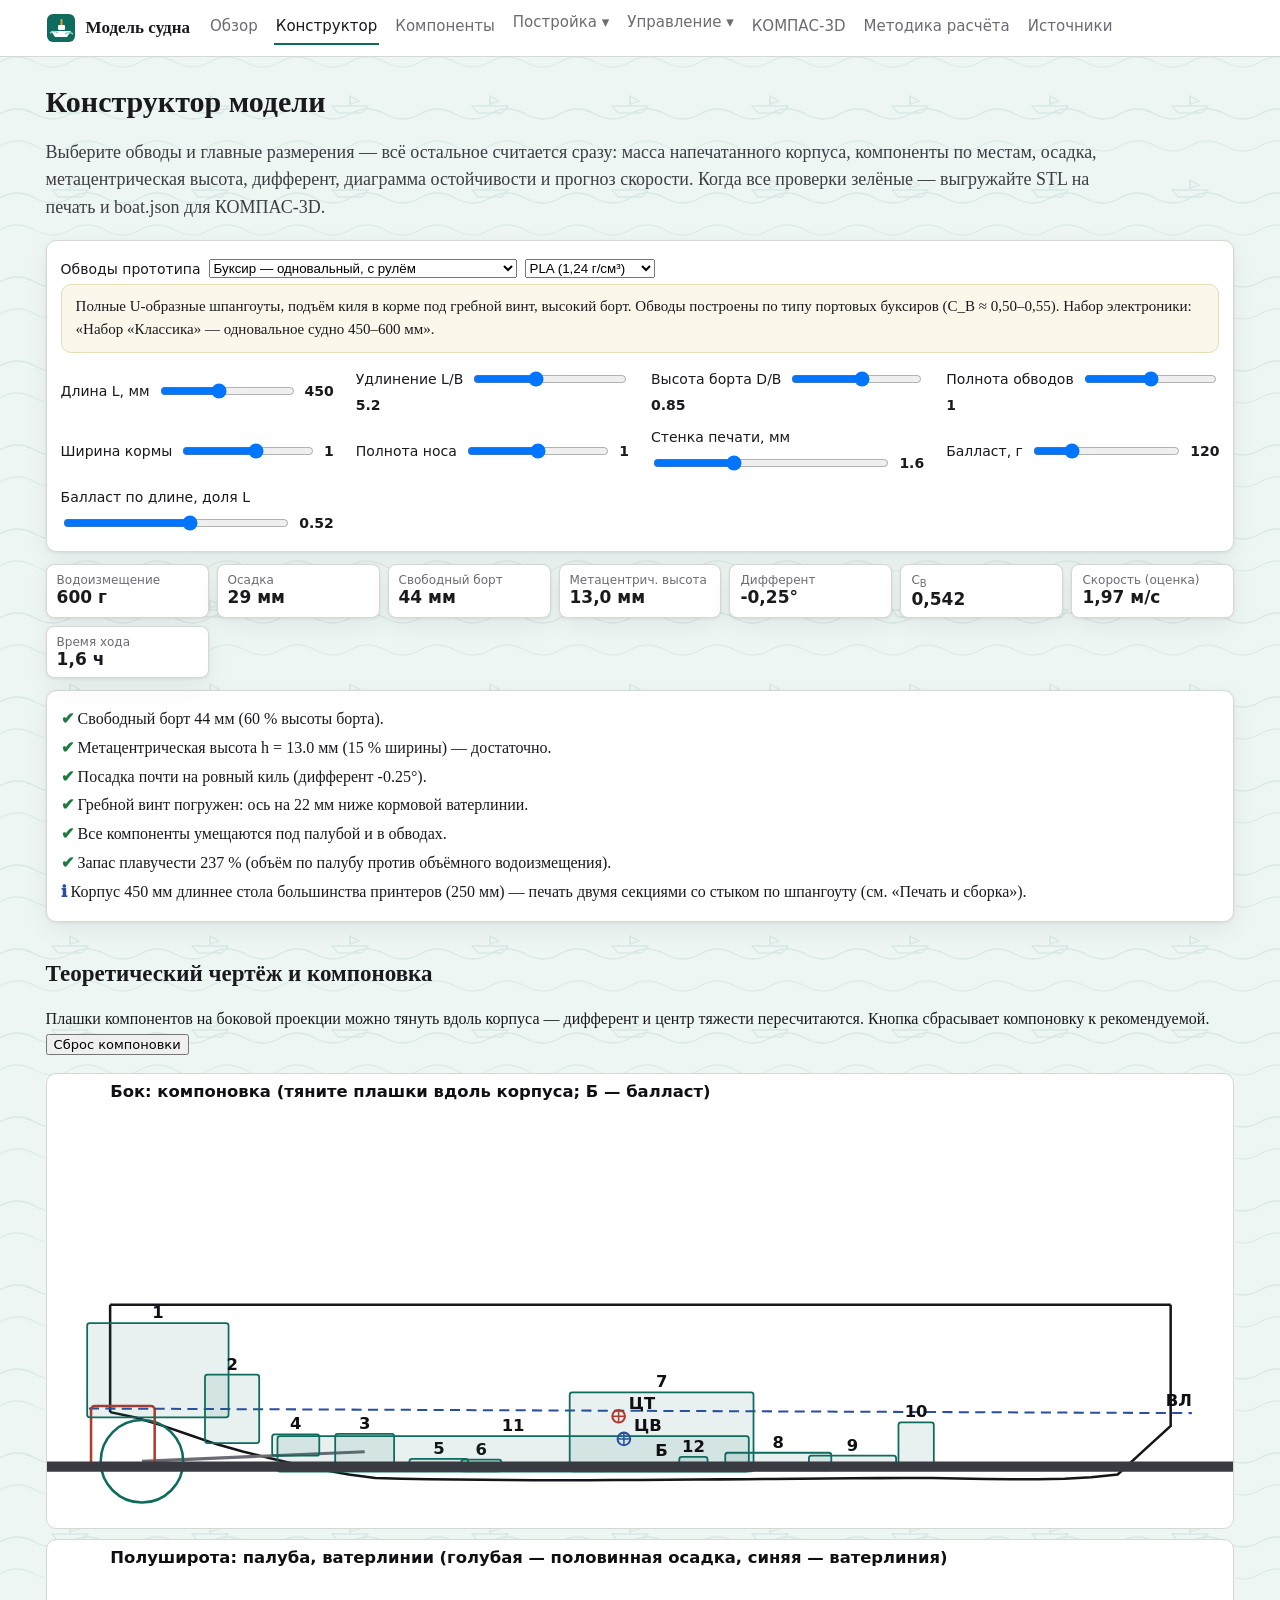
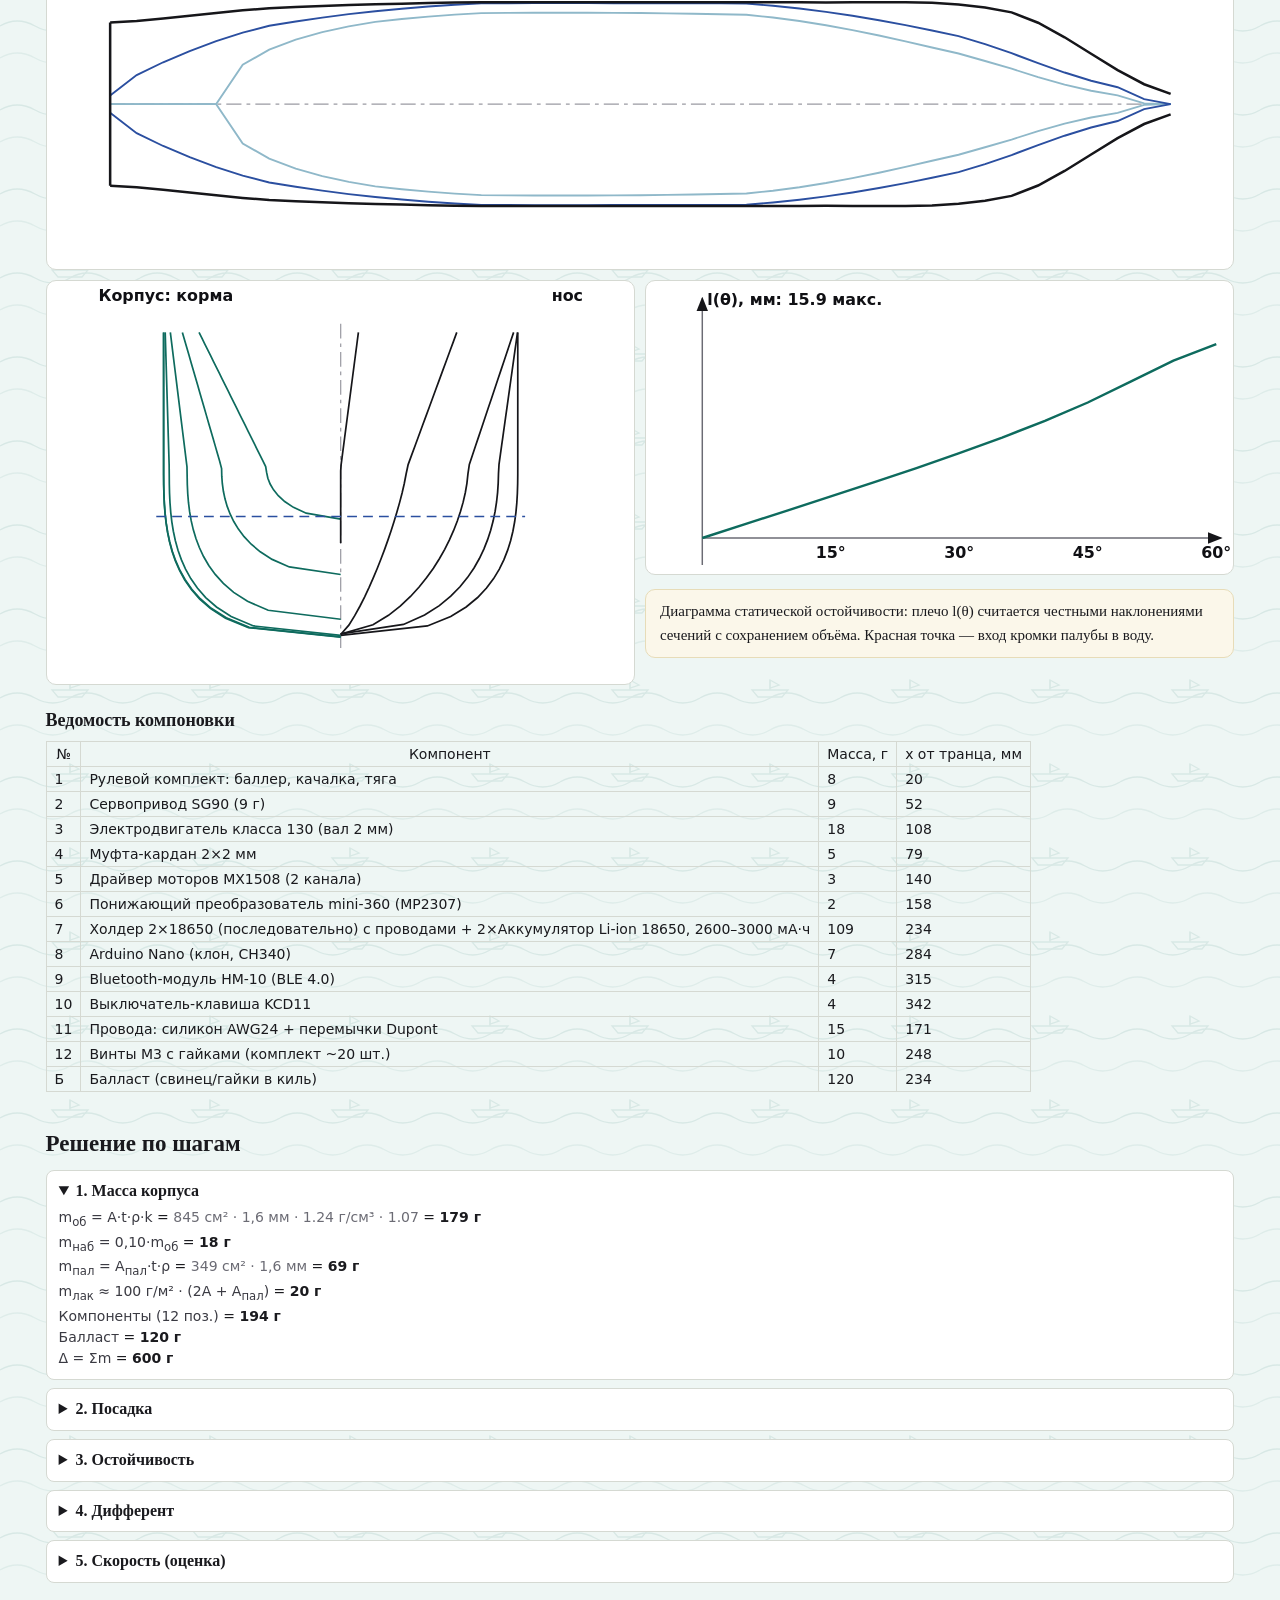
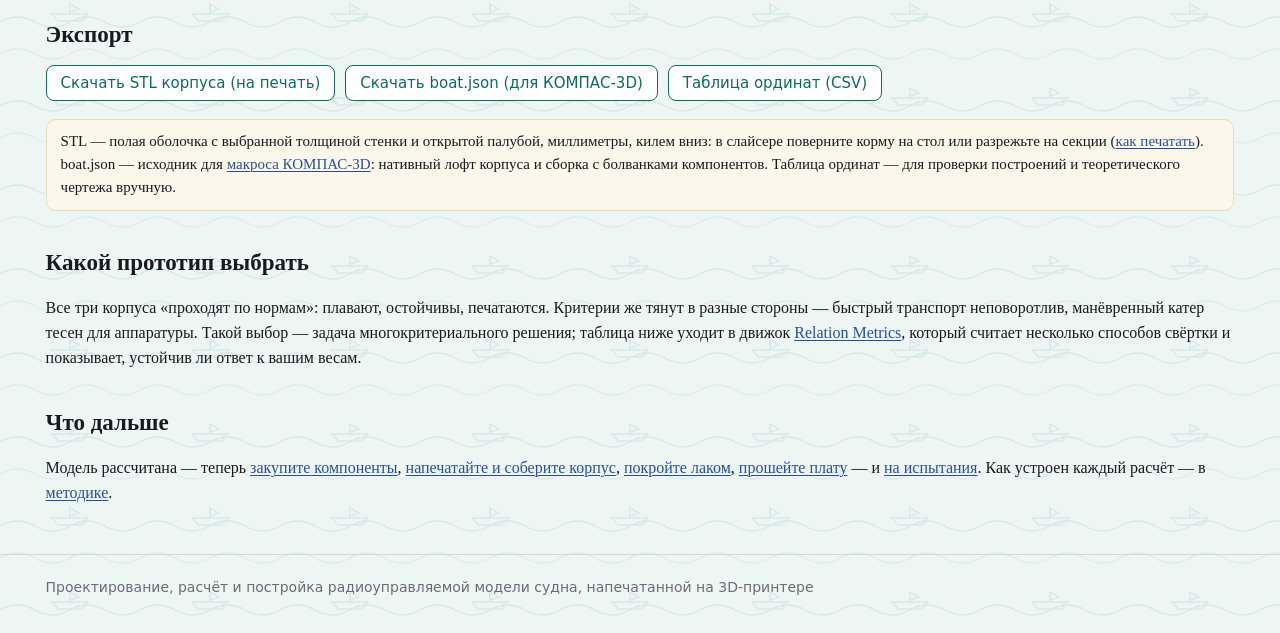
==== site/designer.html @ 3100afb8 "Модель судна для 3D-печати: конструктор, обводы Серии 60/Athena, STL/КОМПАС, Arduino BLE Полный сайт" ====
<!doctype html>
<html lang="ru">
<head>
<meta charset="utf-8">
<meta name="viewport" content="width=device-width, initial-scale=1">
<title>Конструктор модели судна — обводы, расчёт, компоновка, экспорт</title>
<meta name="description" content="Живой конструктор радиоуправляемой модели судна для 3D-печати: выбор обводов, честная гидростатика, компоновка компонентов, остойчивость, прогноз скорости, экспорт STL и данных для КОМПАС-3D.">
<link rel="stylesheet" href="assets/style.css">
<style>
  .cells { display: grid; grid-template-columns: repeat(auto-fit, minmax(150px, 1fr)); gap: 8px; margin: 12px 0; }
  .cellbox { background: var(--paper); border: 1px solid var(--line); border-radius: 8px; padding: 8px 10px; box-shadow: var(--shadow); }
  .cellbox .k { font: 12px system-ui; color: var(--muted); }
  .cellbox .v { font: 700 17px system-ui; }
  .ctrl { background: var(--paper); border: 1px solid var(--line); border-radius: 10px; padding: 12px 14px; box-shadow: var(--shadow); margin: 10px 0; }
  .ctrl label { display: flex; align-items: center; gap: 8px; margin: 6px 0; font: 14px system-ui; flex-wrap: wrap; }
  .ctrl input[type=range] { flex: 1; min-width: 130px; }
  .ctrl .grp { display: grid; grid-template-columns: repeat(auto-fit, minmax(250px, 1fr)); gap: 4px 22px; }
  .btns button { font: 15px system-ui; padding: 8px 14px; margin: 4px 6px 4px 0; border: 1px solid var(--accent); background: var(--paper); color: var(--accent); border-radius: 8px; cursor: pointer; }
  .btns button:hover { background: var(--accent); color: #fff; }
  #steps details { background: var(--paper); border: 1px solid var(--line); border-radius: 8px; padding: 8px 12px; margin: 8px 0; }
  #legend table td, #legend table th { border: 1px solid var(--line); padding: 4px 8px; font: 14px system-ui; }
</style>
</head>
<body>
<script src="assets/shell.js"></script>
<script src="assets/site.js" data-root="./" data-page="designer"></script>
<main class="wrap">
  <h1>Конструктор модели</h1>
  <p class="lead">Выберите обводы и главные размерения — всё остальное считается
  сразу: масса напечатанного корпуса, компоненты по местам, осадка,
  метацентрическая высота, дифферент, диаграмма остойчивости и прогноз
  скорости. Когда все проверки зелёные — выгружайте STL на печать и
  boat.json для КОМПАС-3D.</p>

  <div class="ctrl">
    <label>Обводы прототипа
      <select id="proto">
        <option value="tug">Буксир — одновальный, с рулём</option>
        <option value="launch">Катер R/V Athena — двухвальный, без руля</option>
        <option value="cargo">Транспорт Серии 60 — одновальный, с рулём</option>
      </select>
      <select id="mat">
        <option value="pla">PLA (1,24 г/см³)</option>
        <option value="petg">PETG (1,27 г/см³)</option>
      </select>
    </label>
    <p class="note" id="protoAbout" style="margin:4px 0 10px"></p>
    <div class="grp">
      <label>Длина L, мм <input type="range" id="L" min="300" max="650" step="10"><b id="L_v"></b></label>
      <label>Удлинение L/B <input type="range" id="LB" min="4" max="7" step="0.1"><b id="LB_v"></b></label>
      <label>Высота борта D/B <input type="range" id="DB" min="0.55" max="1.1" step="0.01"><b id="DB_v"></b></label>
      <label>Полнота обводов <input type="range" id="full" min="0.7" max="1.3" step="0.05"><b id="full_v"></b></label>
      <label>Ширина кормы <input type="range" id="transom" min="0.6" max="1.3" step="0.05"><b id="transom_v"></b></label>
      <label>Полнота носа <input type="range" id="bow" min="0.7" max="1.3" step="0.05"><b id="bow_v"></b></label>
      <label>Стенка печати, мм <input type="range" id="wall" min="1.2" max="2.4" step="0.2"><b id="wall_v"></b></label>
      <label>Балласт, г <input type="range" id="ballast" min="0" max="500" step="10"><b id="ballast_v"></b></label>
      <label>Балласт по длине, доля L <input type="range" id="ballastFx" min="0.15" max="0.8" step="0.01"><b id="ballastFx_v"></b></label>
    </div>
  </div>

  <div id="live" class="cells"></div>
  <div class="ctrl" id="checks"></div>

  <h2>Теоретический чертёж и компоновка</h2>
  <p>Плашки компонентов на боковой проекции можно тянуть вдоль корпуса —
  дифферент и центр тяжести пересчитаются. Кнопка сбрасывает компоновку
  к рекомендуемой. <button id="reset" style="font:13px system-ui">Сброс компоновки</button></p>
  <div id="side"></div>
  <div id="plan" style="margin-top:10px"></div>
  <div style="display:grid;grid-template-columns:repeat(auto-fit,minmax(320px,1fr));gap:10px;margin-top:10px">
    <div><div id="bodyplan"></div></div>
    <div><div id="gzplot"></div>
      <p class="note">Диаграмма статической остойчивости: плечо l(θ) считается
      честными наклонениями сечений с сохранением объёма. Красная точка —
      вход кромки палубы в воду.</p></div>
  </div>
  <h3>Ведомость компоновки</h3>
  <div id="legend"></div>

  <h2>Решение по шагам</h2>
  <div id="steps"></div>

  <h2>Экспорт</h2>
  <div class="btns">
    <button id="exp_stl">Скачать STL корпуса (на печать)</button>
    <button id="exp_json">Скачать boat.json (для КОМПАС-3D)</button>
    <button id="exp_csv">Таблица ординат (CSV)</button>
  </div>
  <p class="note">STL — полая оболочка с выбранной толщиной стенки и открытой
  палубой, миллиметры, килем вниз: в слайсере поверните корму на стол или
  разрежьте на секции (<a href="build">как печатать</a>). boat.json — исходник
  для <a href="kompas">макроса КОМПАС-3D</a>: нативный лофт корпуса и сборка с
  болванками компонентов. Таблица ординат — для проверки построений
  и теоретического чертежа вручную.</p>

  <h2>Какой прототип выбрать</h2>
  <p>Все три корпуса «проходят по нормам»: плавают, остойчивы, печатаются.
  Критерии же тянут в разные стороны — быстрый транспорт неповоротлив,
  манёвренный катер тесен для аппаратуры. Такой выбор — задача
  многокритериального решения; таблица ниже уходит в движок
  <a href="https://shadeswd.duckdns.org/relmet/">Relation Metrics</a>,
  который считает несколько способов свёртки и показывает, устойчив ли
  ответ к вашим весам.</p>
  <div class="relmet-choice">
    <script type="application/json">{"title": "Обводы прототипа для первой модели", "intro": "Числовые значения скорости и метацентрической высоты взяты из этого конструктора при настройках по умолчанию (450 мм, набор согласно прототипу); качественные оценки — инженерные, по шкале 1…5. Поменяйте веса под свои приоритеты — например, если строите для тесного пруда, поднимите вес манёвренности.", "scale": "смешанная: измеримые критерии в своих единицах, качественные 1…5", "criteria": [{"name": "Скорость хода (прогноз)", "unit": "м/с", "w": 0.25, "dir": "max", "hint": "оценка конструктора при 450 мм"}, {"name": "Метацентрическая высота", "unit": "мм", "w": 0.2, "dir": "max", "hint": "при рекомендуемой компоновке"}, {"name": "Вместимость под аппаратуру", "w": 0.2, "dir": "max", "hint": "ширина и высота трюма в средней части"}, {"name": "Простота печати и герметизации", "w": 0.2, "dir": "max", "hint": "нависания подзора, число дейдвудов"}, {"name": "Манёвренность", "w": 0.15, "dir": "max", "hint": "разнотяг двух винтов разворачивает на месте"}], "alternatives": [{"id": "Буксир", "values": [1.97, 13.0, 5, 4, 4]}, {"id": "Катер Athena", "values": [0.97, 16.7, 2, 3, 5]}, {"id": "Транспорт Серии 60", "values": [2.27, 9.6, 4, 3, 3]}], "note": "При весах по умолчанию ансамбль методов единогласно выбирает буксир — потому он и стоит первым в списке конструктора. Катер Athena проигрывает по скорости не из-за обводов, а из-за маленьких моторов N20 набора «Микро»: его стихия — манёвр, а не гонка."}</script>
  </div>

  <h2>Что дальше</h2>
  <p>Модель рассчитана — теперь <a href="parts">закупите компоненты</a>,
  <a href="build">напечатайте и соберите корпус</a>,
  <a href="seal">покройте лаком</a>, <a href="control">прошейте плату</a> —
  и <a href="trials">на испытания</a>. Как устроен каждый расчёт —
  в <a href="theory">методике</a>.</p>
</main>
<script src="assets/common.js"></script>
<script src="assets/protodata.js"></script>
<script src="assets/hull.js"></script>
<script src="assets/stl.js"></script>
<script src="assets/parts.js"></script>
<script src="assets/boat.js"></script>
<script src="/relmet-choice.js" defer></script>
</body>
</html>
---- site/assets/style.css ----
@import url("base.css");
/* Модель судна для 3D-печати — стиль сайта.
 * Палитра своя (морской сине-зелёный), фон — волны с корпусом на них. */
:root {
  --bg: #eef6f4;
  --paper: #ffffff;
  --ink: #1a1a1e;
  --muted: #6b6b74;
  --line: #d5d9d2;
  --accent: #0e6b5e;
  --accent2: #2b4fa0;
  --green: #1d7a3e;
  --chip: #e7efe9;
  --link: #2b4fa0;
  --shadow: 0 1px 3px rgba(20,20,30,.08), 0 8px 24px rgba(20,20,30,.06);
}
body {
  margin: 0; background-color: var(--bg); background-image: url("data:image/svg+xml,%3Csvg xmlns='http://www.w3.org/2000/svg' width='140' height='84' viewBox='0 0 140 84'%3E%3Cg fill='none' stroke='%230e6b5e' stroke-width='1.3' opacity='0.10'%3E%3Cpath d='M0 30 Q 17 20 35 30 T 70 30 T 105 30 T 140 30'/%3E%3Cpath d='M0 62 Q 17 52 35 62 T 70 62 T 105 62 T 140 62' opacity='0.7'/%3E%3Cpath d='M52 22 L 88 22 L 82 29 L 58 29 Z'/%3E%3Cline x1='70' y1='22' x2='70' y2='12'/%3E%3Cpath d='M70 12 L 79 17 L 70 20 Z'/%3E%3C/g%3E%3C/svg%3E"); color: var(--ink);
  font: 16px/1.55 Georgia, 'Times New Roman', serif;
}

/* выключные формулы KaTeX: на узком экране прокручиваются внутри себя */
.katex-display { overflow-x: auto; overflow-y: hidden; padding: 2px 0; }
.katex-display > .katex { white-space: nowrap; }

/* SVG-доска чертежей */
svg.geo-board {
  width: 100%; height: auto; display: block;
  background: #fff; border: 1px solid var(--line); border-radius: 10px;
  touch-action: none; user-select: none;
}
.red  { stroke: var(--accent); }
.blue { stroke: var(--accent2); }
.green{ stroke: var(--green); }
.gray { stroke: #9a9aa2; }
.pt { fill: #16161a; stroke: none; }
.lbl { font: italic 14.5px Georgia, serif; fill: #16161a; paint-order: stroke; stroke: #ffffffcc; stroke-width: 3px; }
.lbl-dim { font: 700 13px system-ui, sans-serif; fill: #101014; }

/* мобильная вёрстка: таблицы, код и заметки не распирают страницу */
main table { display: block; overflow-x: auto; border-collapse: collapse; }
main pre { overflow-x: auto; max-width: 100%; }
main code { overflow-wrap: anywhere; }
main .note div { overflow-wrap: anywhere; }
.controls label { display: inline-flex; align-items: center; gap: 6px; flex-wrap: wrap; }
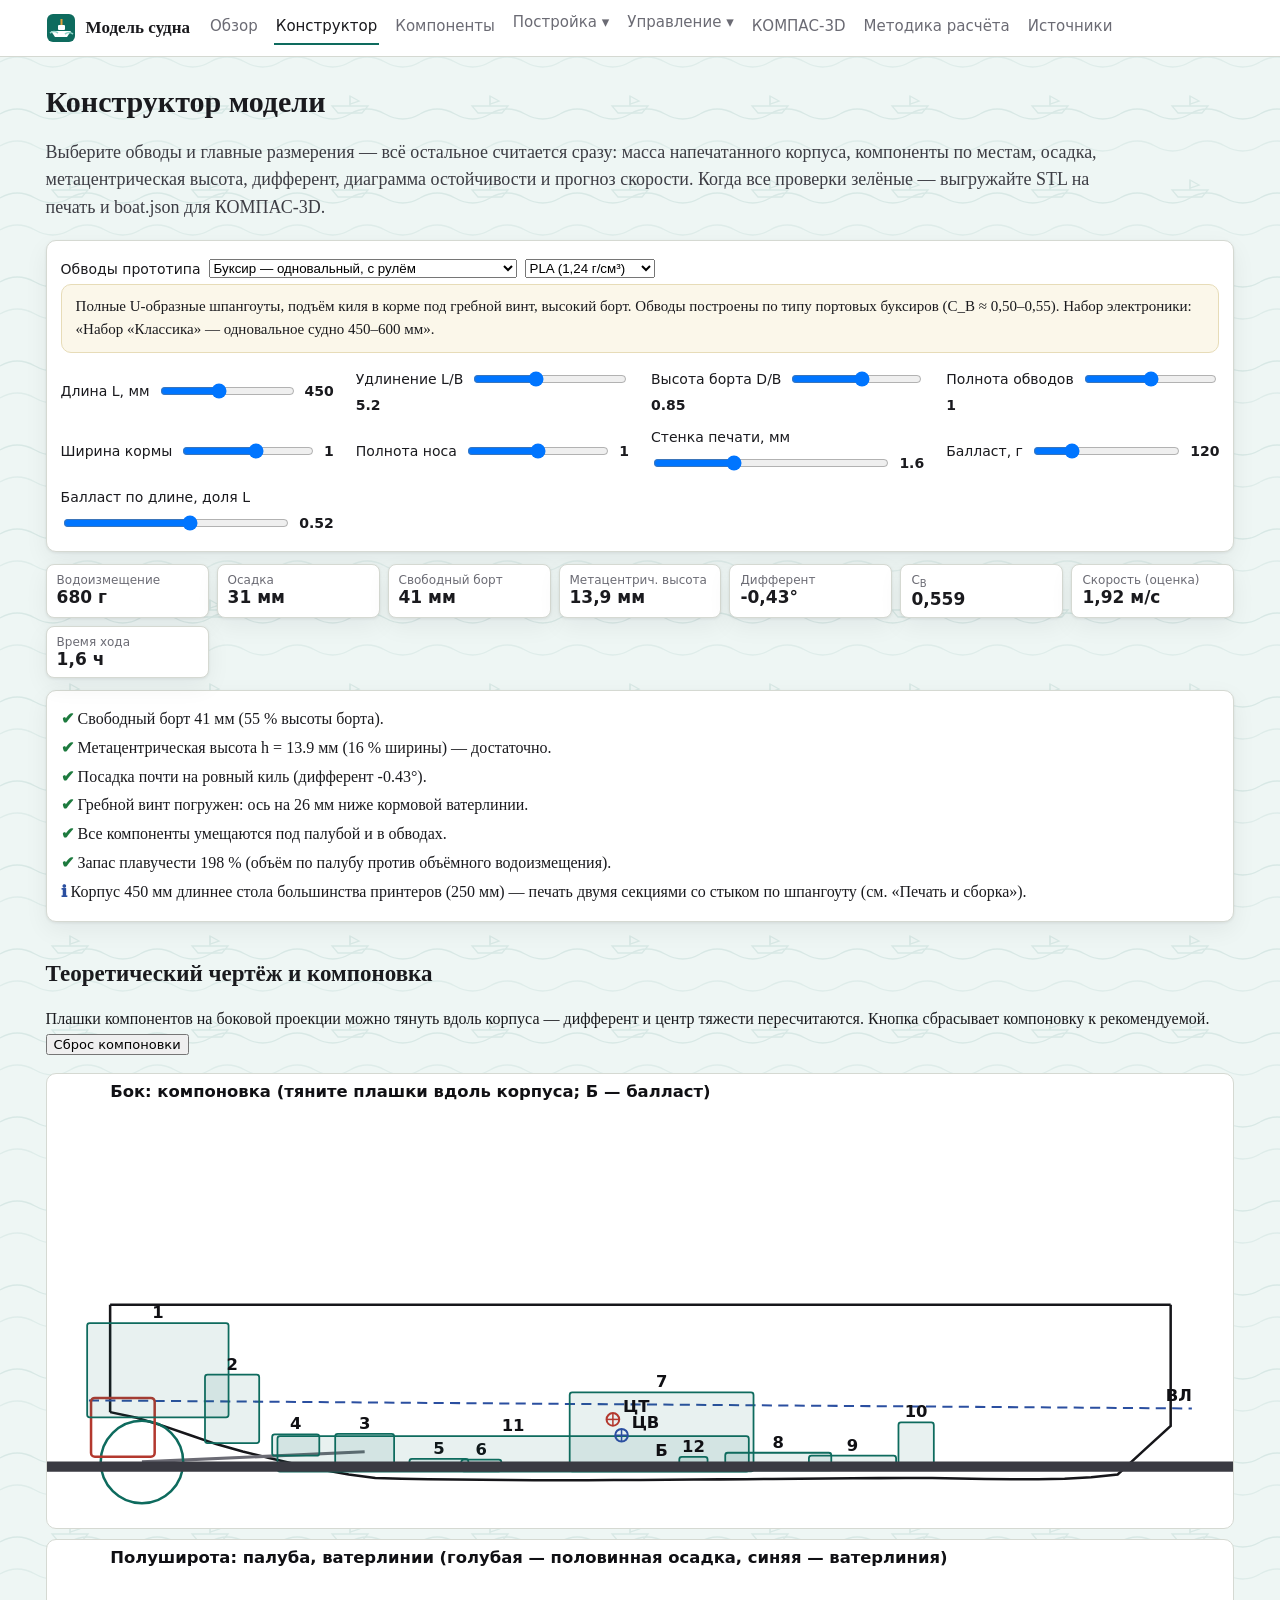
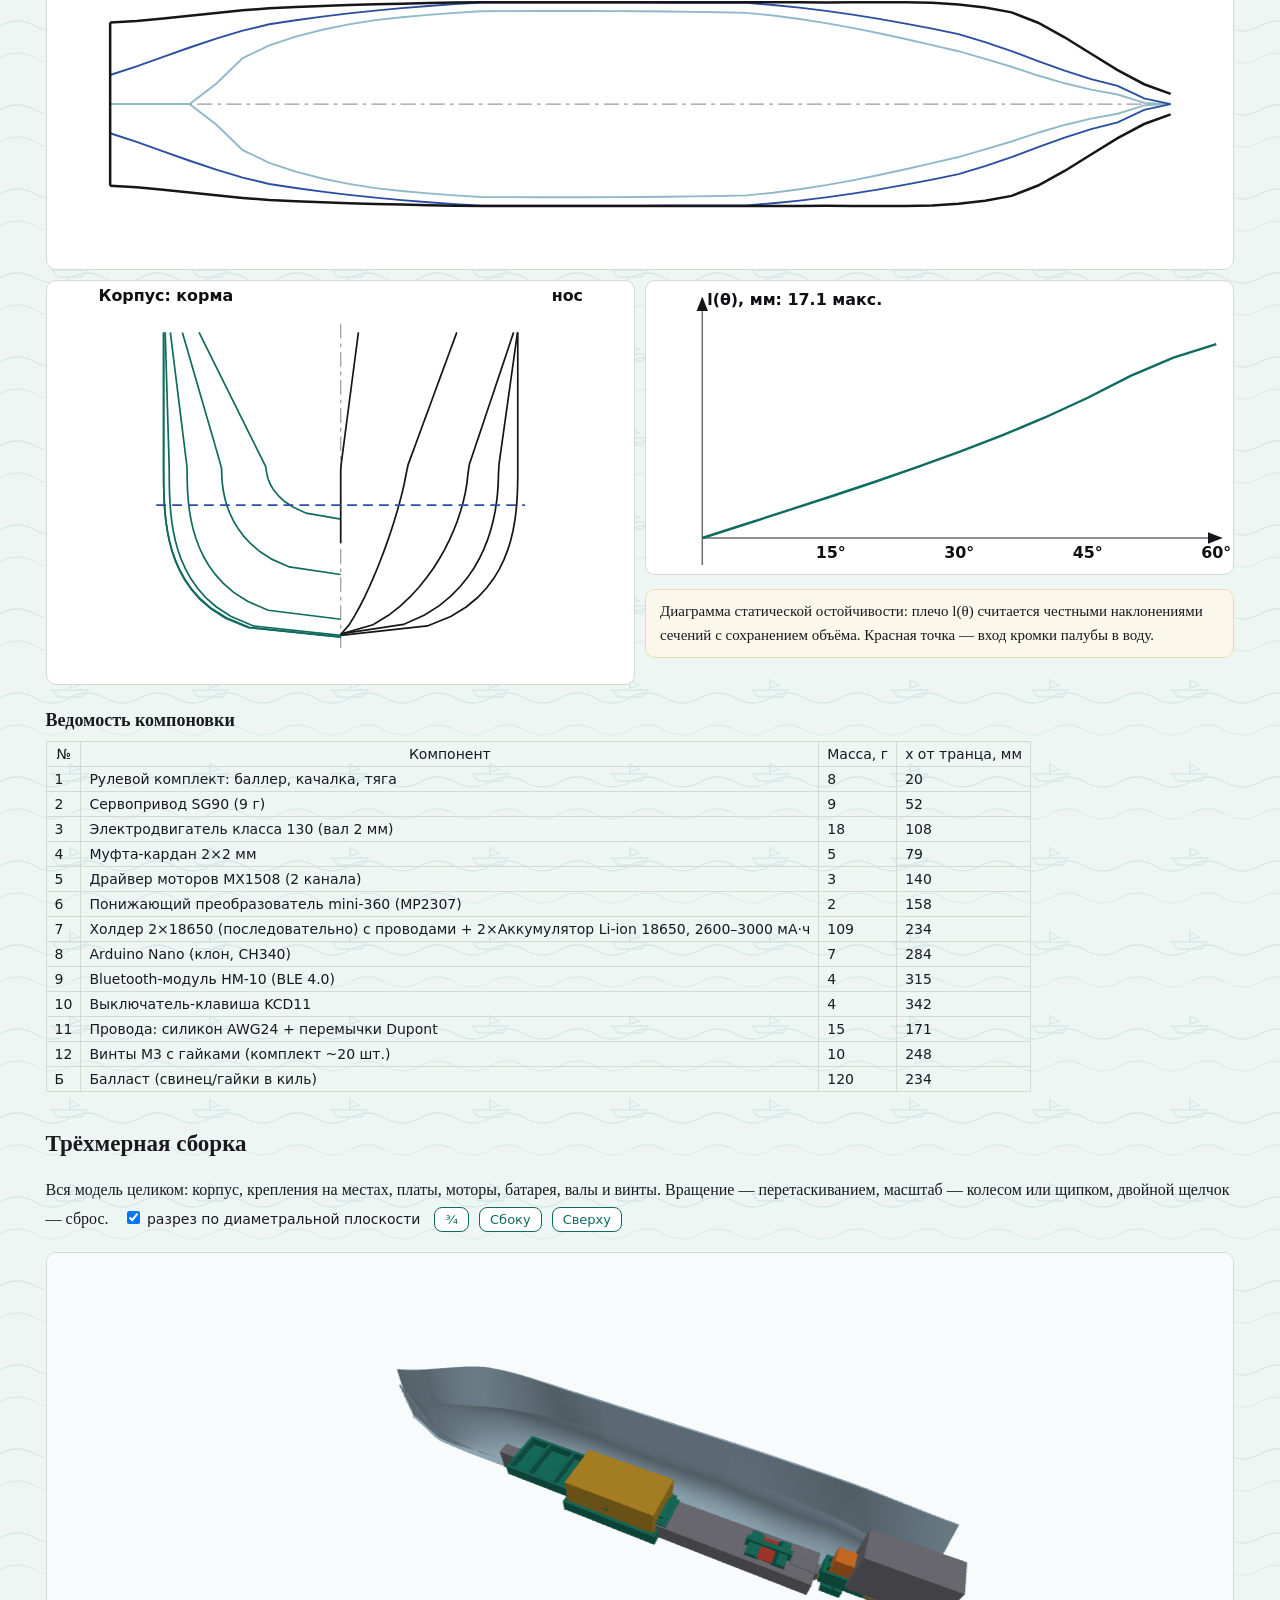
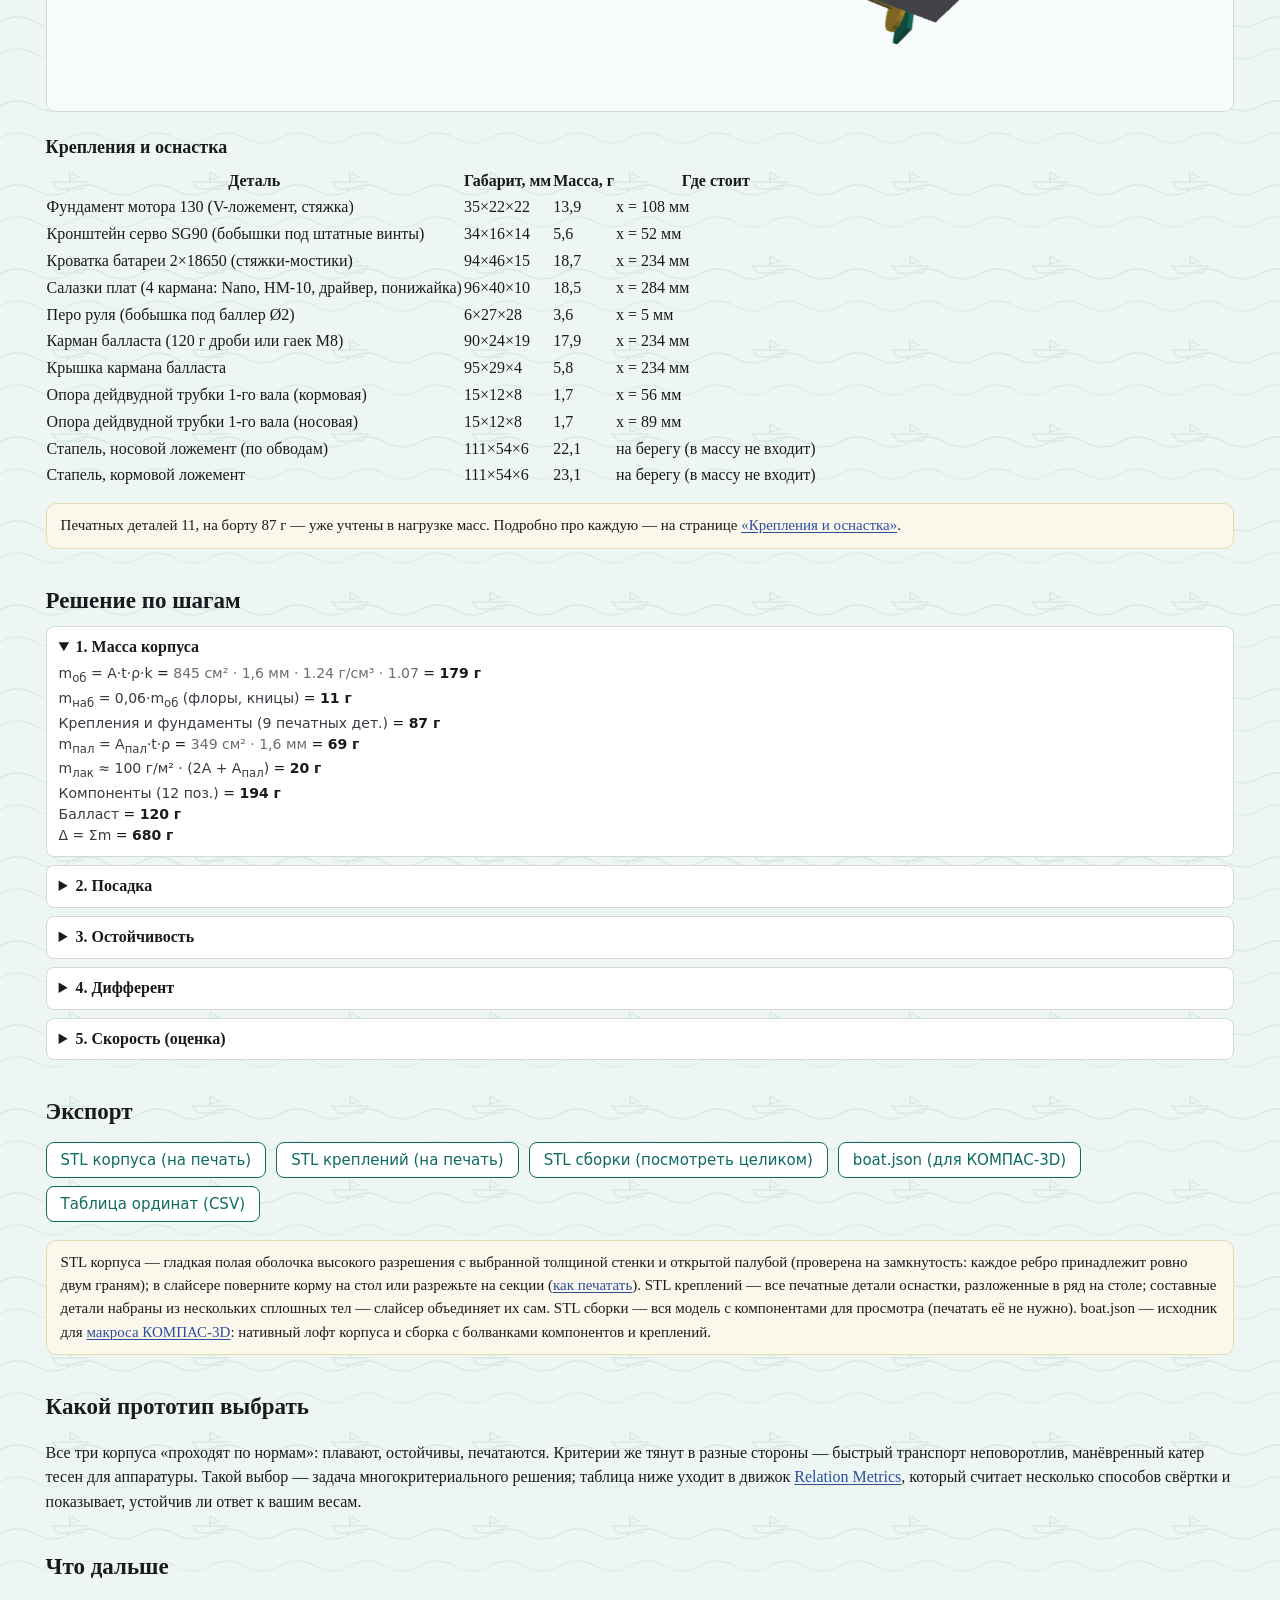
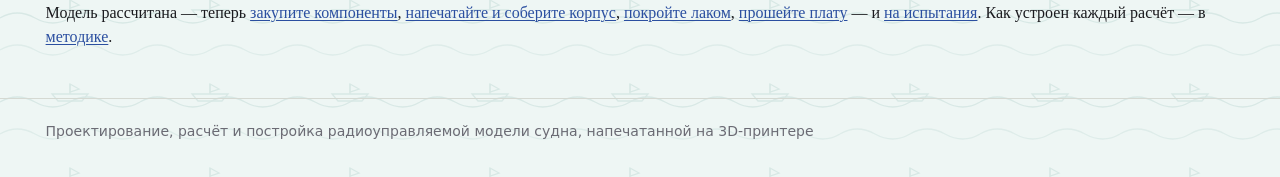
==== commit aa369545: "Крепления и оснастка, 3D-вьюер сборки, честно замкнутый гладкий STL - fittings.js: печатные фундамен" ====
--- a/site/designer.html
+++ b/site/designer.html
@@ -77,21 +77,42 @@
   <h3>Ведомость компоновки</h3>
   <div id="legend"></div>
 
+  <h2>Трёхмерная сборка</h2>
+  <p>Вся модель целиком: корпус, крепления на местах, платы, моторы,
+  батарея, валы и винты. Вращение — перетаскиванием, масштаб — колесом
+  или щипком, двойной щелчок — сброс.
+  <label style="font:14px system-ui;margin-left:10px"><input type="checkbox" id="cut3d" checked>
+  разрез по диаметральной плоскости</label>
+  <span class="btns" style="margin-left:10px">
+    <button id="v34" style="font:13px system-ui;padding:4px 10px">¾</button>
+    <button id="vside" style="font:13px system-ui;padding:4px 10px">Сбоку</button>
+    <button id="vtop" style="font:13px system-ui;padding:4px 10px">Сверху</button>
+  </span></p>
+  <canvas id="view3d" style="width:100%;height:460px;border:1px solid var(--line);border-radius:10px;background:#fff;display:block"></canvas>
+
+  <h3>Крепления и оснастка</h3>
+  <div id="fitlist"></div>
+
   <h2>Решение по шагам</h2>
   <div id="steps"></div>
 
   <h2>Экспорт</h2>
   <div class="btns">
-    <button id="exp_stl">Скачать STL корпуса (на печать)</button>
-    <button id="exp_json">Скачать boat.json (для КОМПАС-3D)</button>
+    <button id="exp_stl">STL корпуса (на печать)</button>
+    <button id="exp_fit">STL креплений (на печать)</button>
+    <button id="exp_asm">STL сборки (посмотреть целиком)</button>
+    <button id="exp_json">boat.json (для КОМПАС-3D)</button>
     <button id="exp_csv">Таблица ординат (CSV)</button>
   </div>
-  <p class="note">STL — полая оболочка с выбранной толщиной стенки и открытой
-  палубой, миллиметры, килем вниз: в слайсере поверните корму на стол или
-  разрежьте на секции (<a href="build">как печатать</a>). boat.json — исходник
-  для <a href="kompas">макроса КОМПАС-3D</a>: нативный лофт корпуса и сборка с
-  болванками компонентов. Таблица ординат — для проверки построений
-  и теоретического чертежа вручную.</p>
+  <p class="note">STL корпуса — гладкая полая оболочка высокого разрешения
+  с выбранной толщиной стенки и открытой палубой (проверена на замкнутость:
+  каждое ребро принадлежит ровно двум граням); в слайсере поверните корму на
+  стол или разрежьте на секции (<a href="build">как печатать</a>). STL
+  креплений — все печатные детали оснастки, разложенные в ряд на столе;
+  составные детали набраны из нескольких сплошных тел — слайсер объединяет
+  их сам. STL сборки — вся модель с компонентами для просмотра (печатать её
+  не нужно). boat.json — исходник для <a href="kompas">макроса КОМПАС-3D</a>:
+  нативный лофт корпуса и сборка с болванками компонентов и креплений.</p>
 
   <h2>Какой прототип выбрать</h2>
   <p>Все три корпуса «проходят по нормам»: плавают, остойчивы, печатаются.
@@ -116,6 +137,8 @@
 <script src="assets/protodata.js"></script>
 <script src="assets/hull.js"></script>
 <script src="assets/stl.js"></script>
+<script src="assets/fittings.js"></script>
+<script src="assets/viewer.js"></script>
 <script src="assets/parts.js"></script>
 <script src="assets/boat.js"></script>
 <script src="/relmet-choice.js" defer></script>
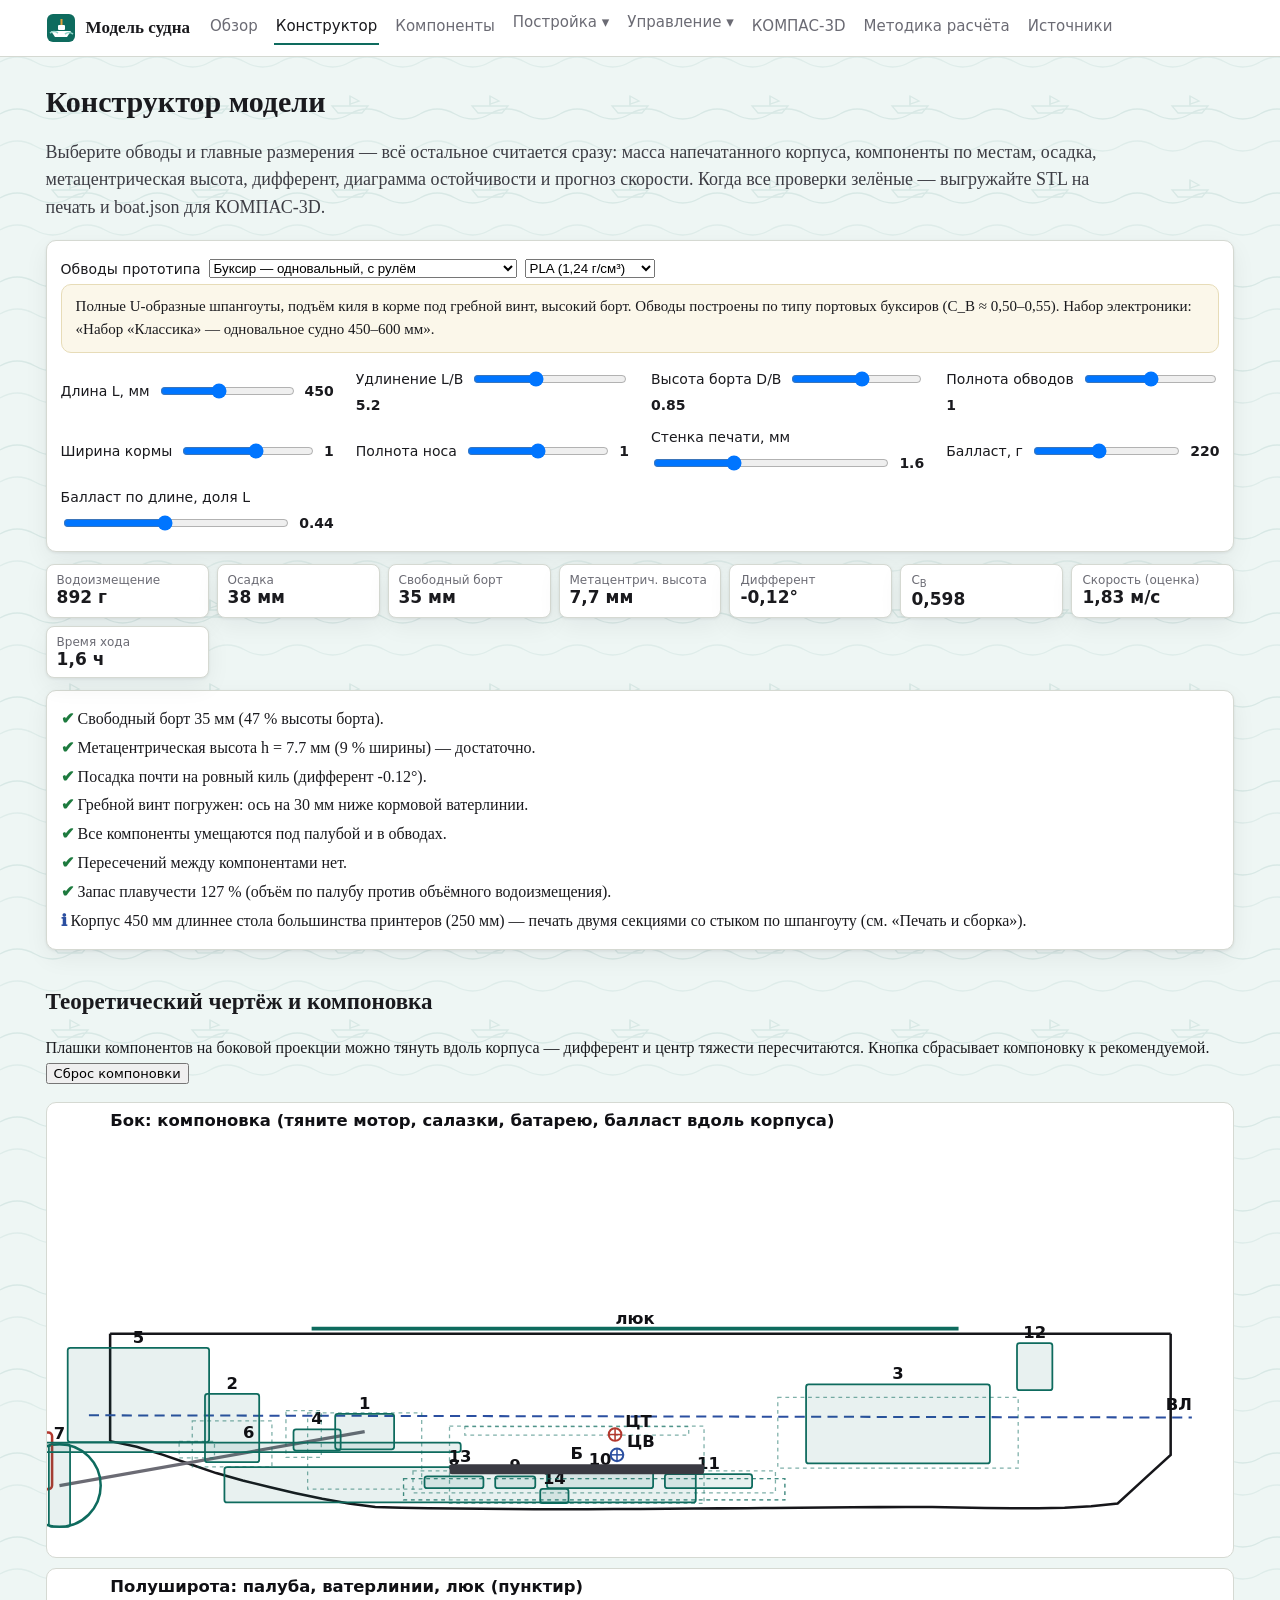
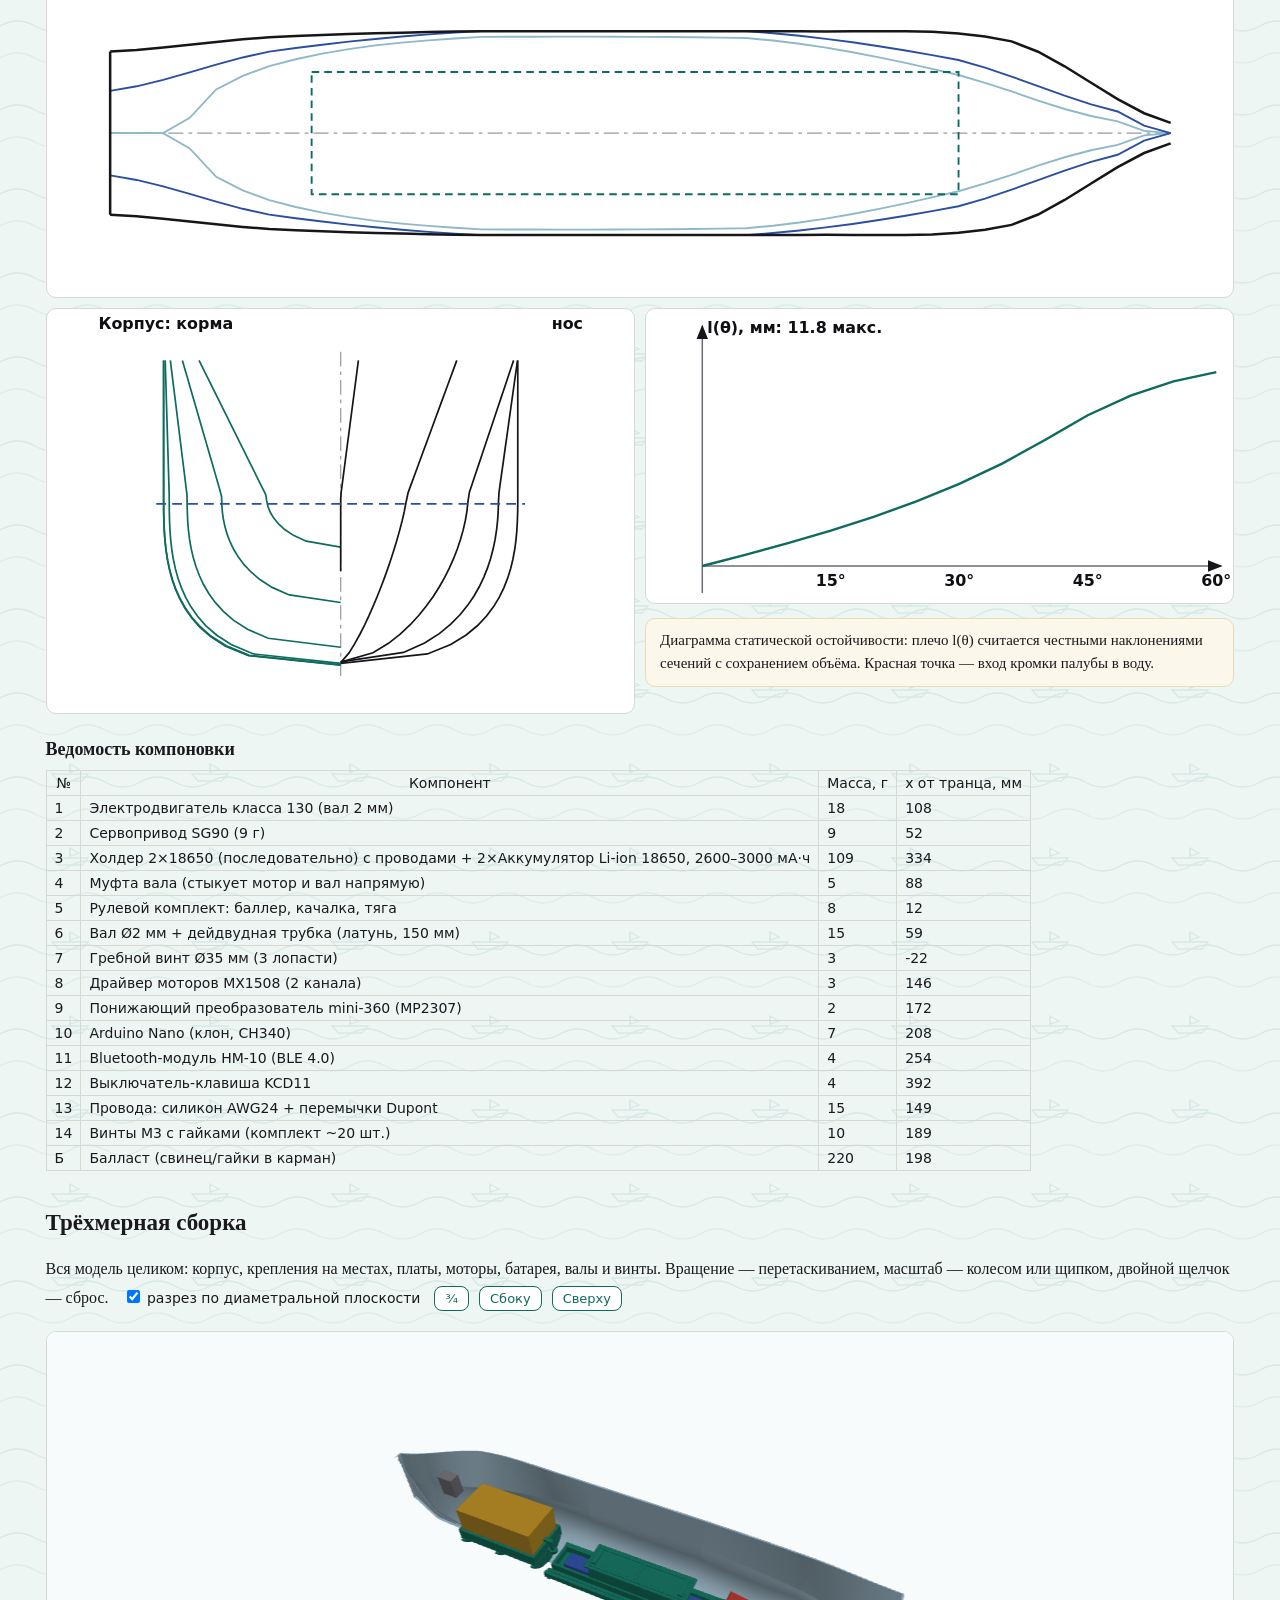
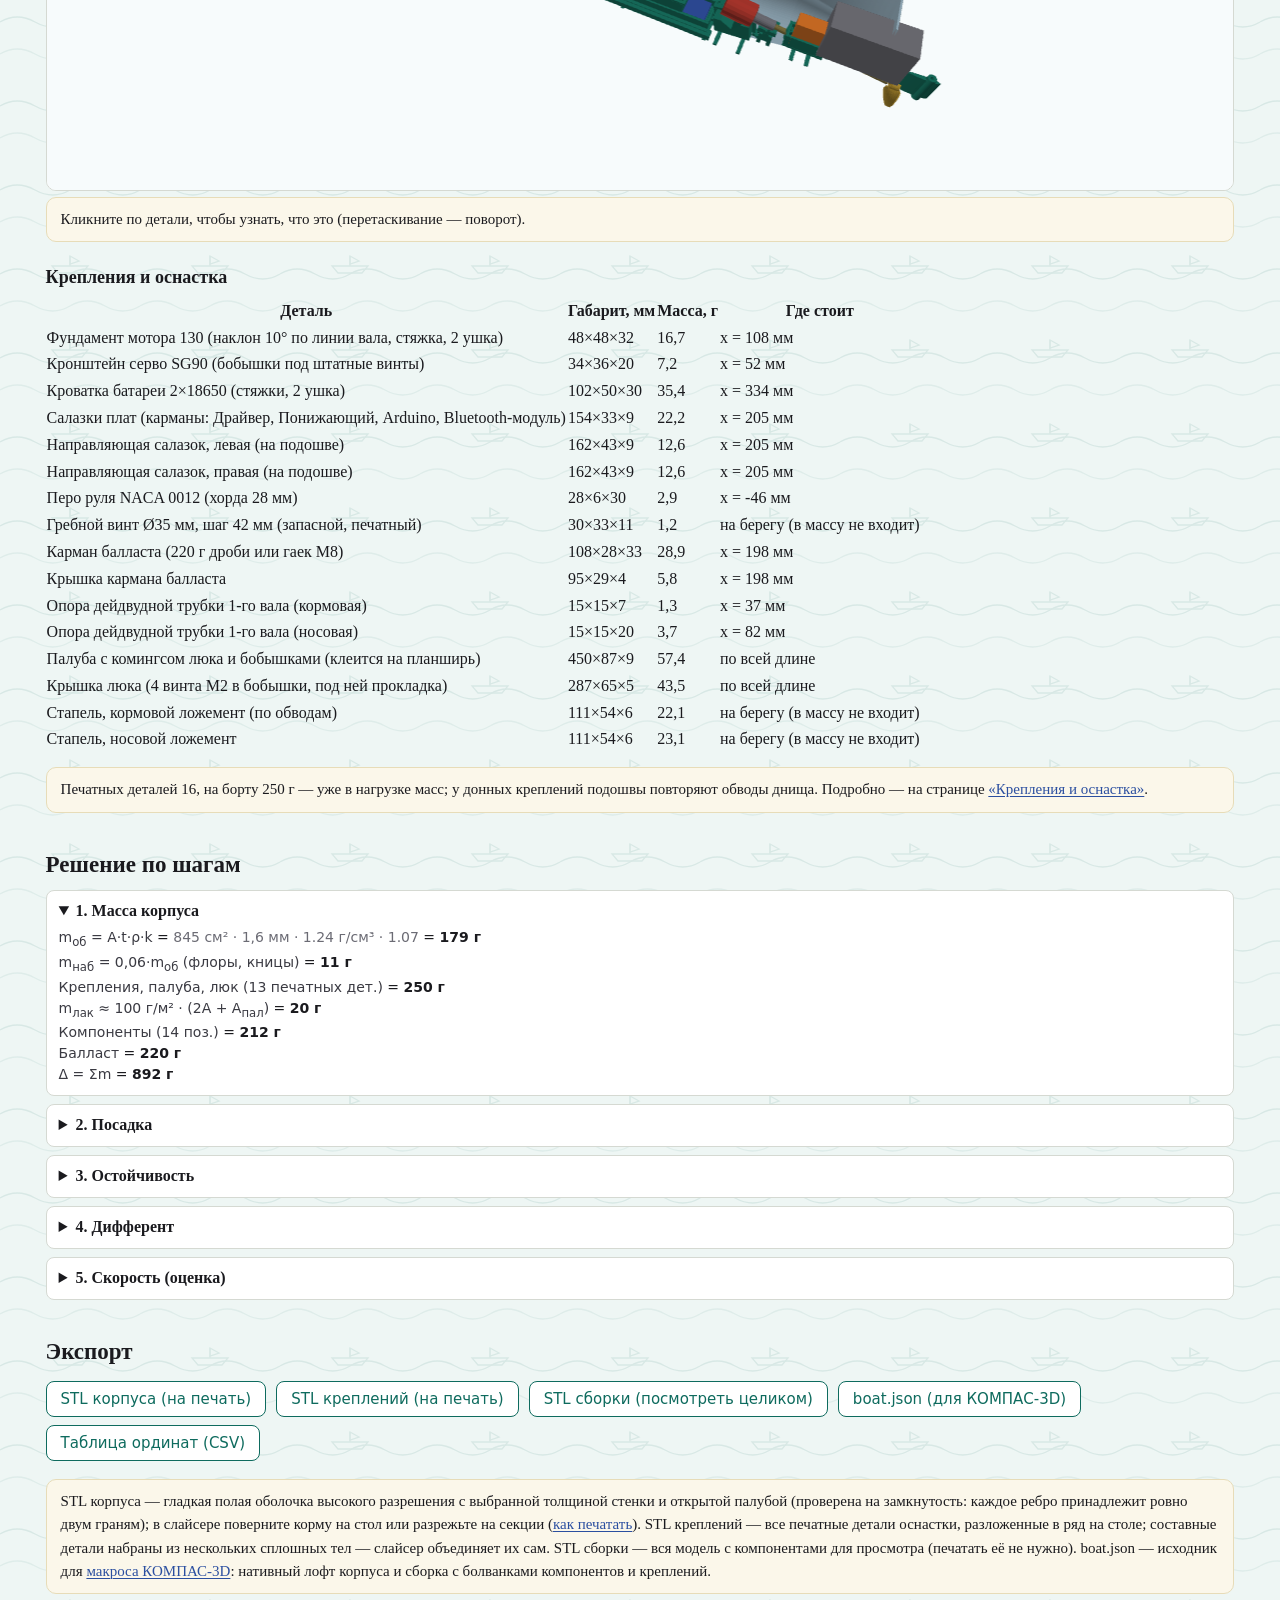
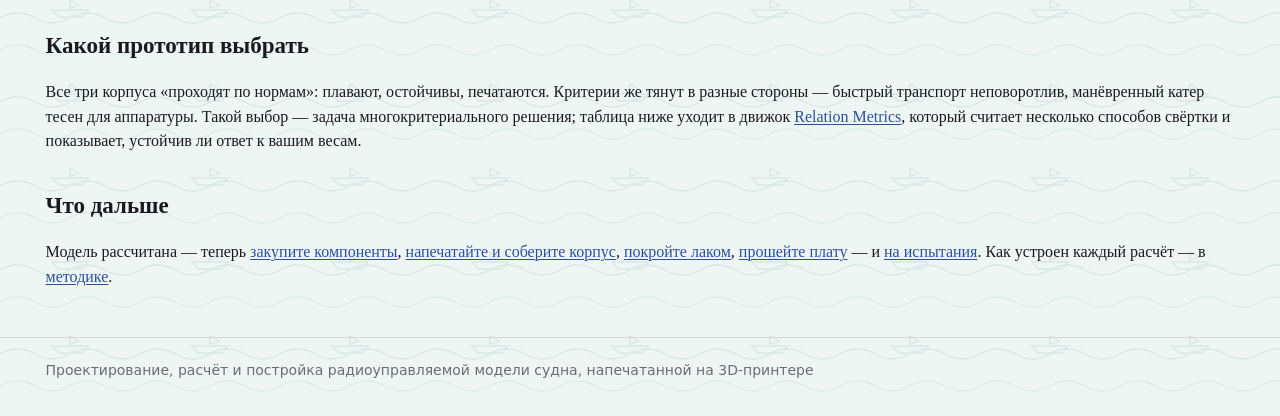
==== commit b161f55f: "Клик-определение деталей, винт и руль за транцем, наклонный мотор на линии вала - viewer: пикинг цве" ====
--- a/site/designer.html
+++ b/site/designer.html
@@ -89,6 +89,7 @@
     <button id="vtop" style="font:13px system-ui;padding:4px 10px">Сверху</button>
   </span></p>
   <canvas id="view3d" style="width:100%;height:460px;border:1px solid var(--line);border-radius:10px;background:#fff;display:block"></canvas>
+  <p id="pickinfo" class="note" style="margin-top:6px">Кликните по детали, чтобы узнать, что это (перетаскивание — поворот).</p>
 
   <h3>Крепления и оснастка</h3>
   <div id="fitlist"></div>
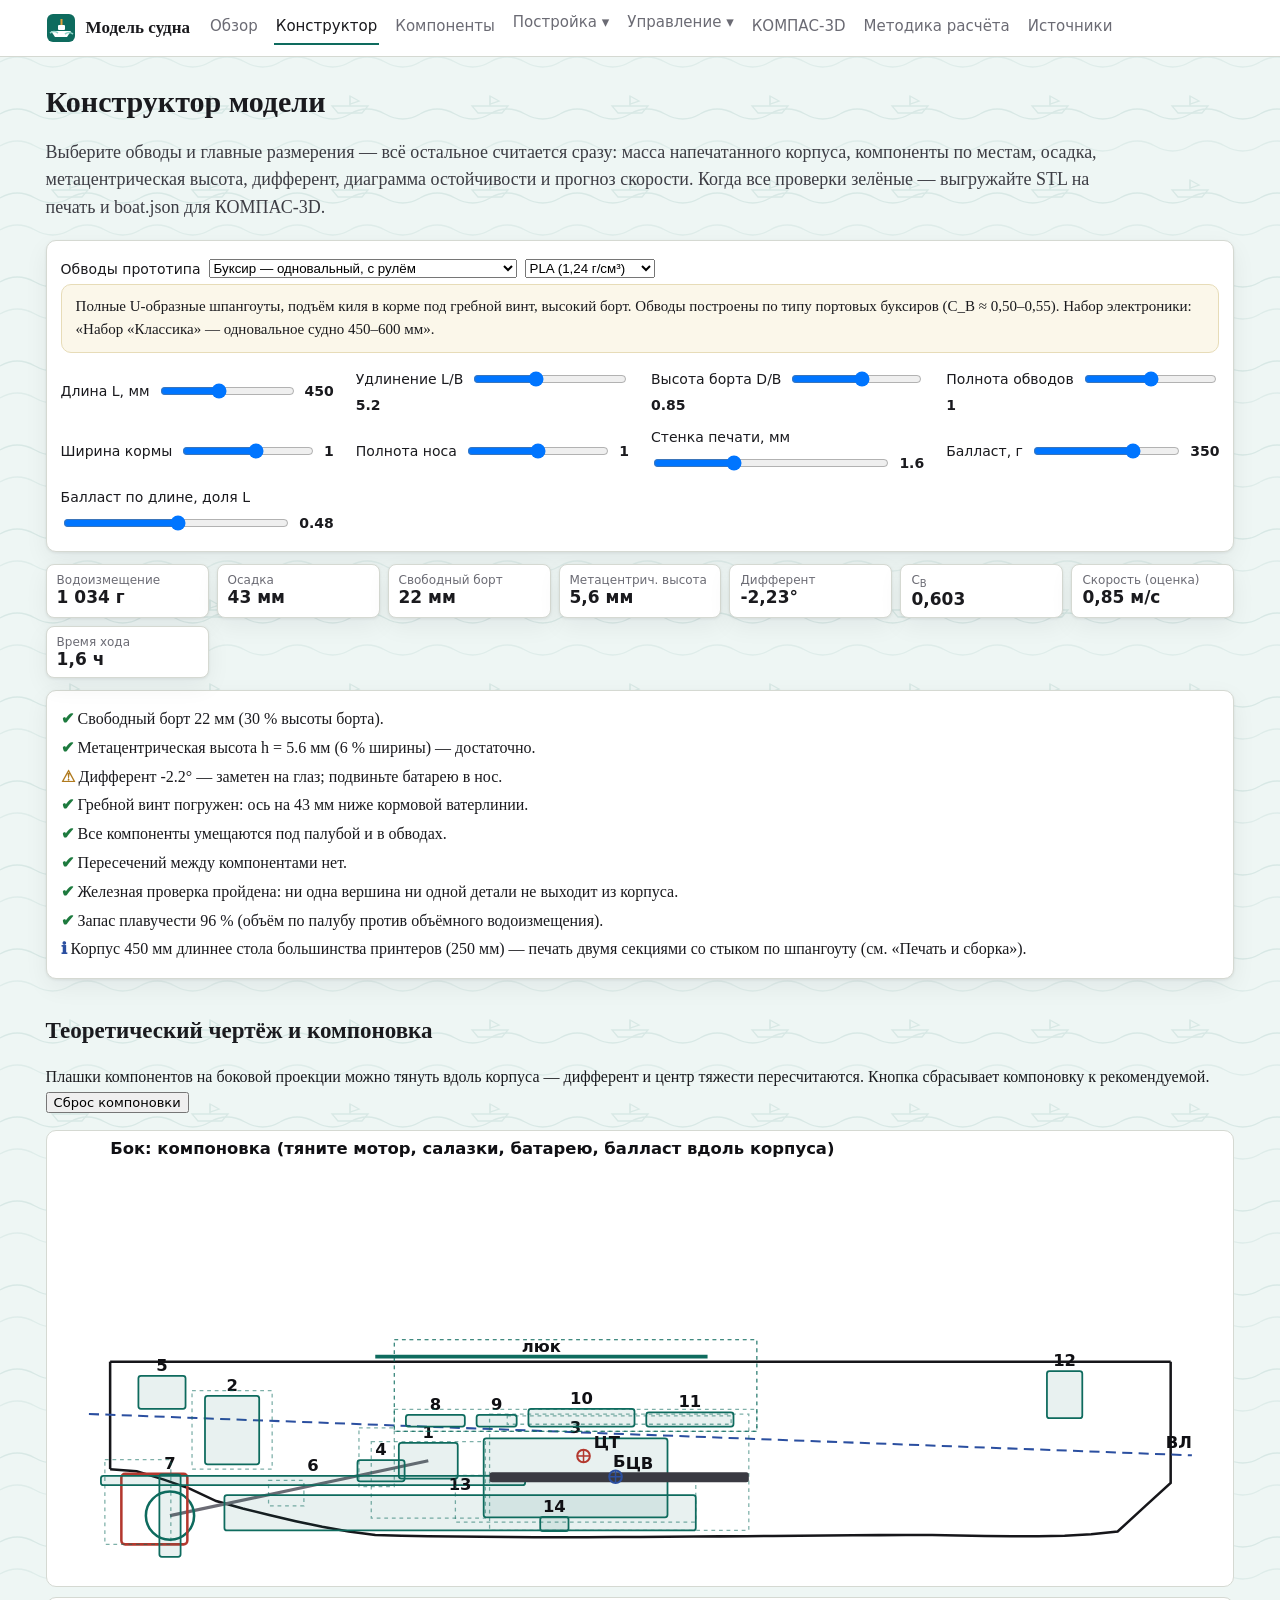
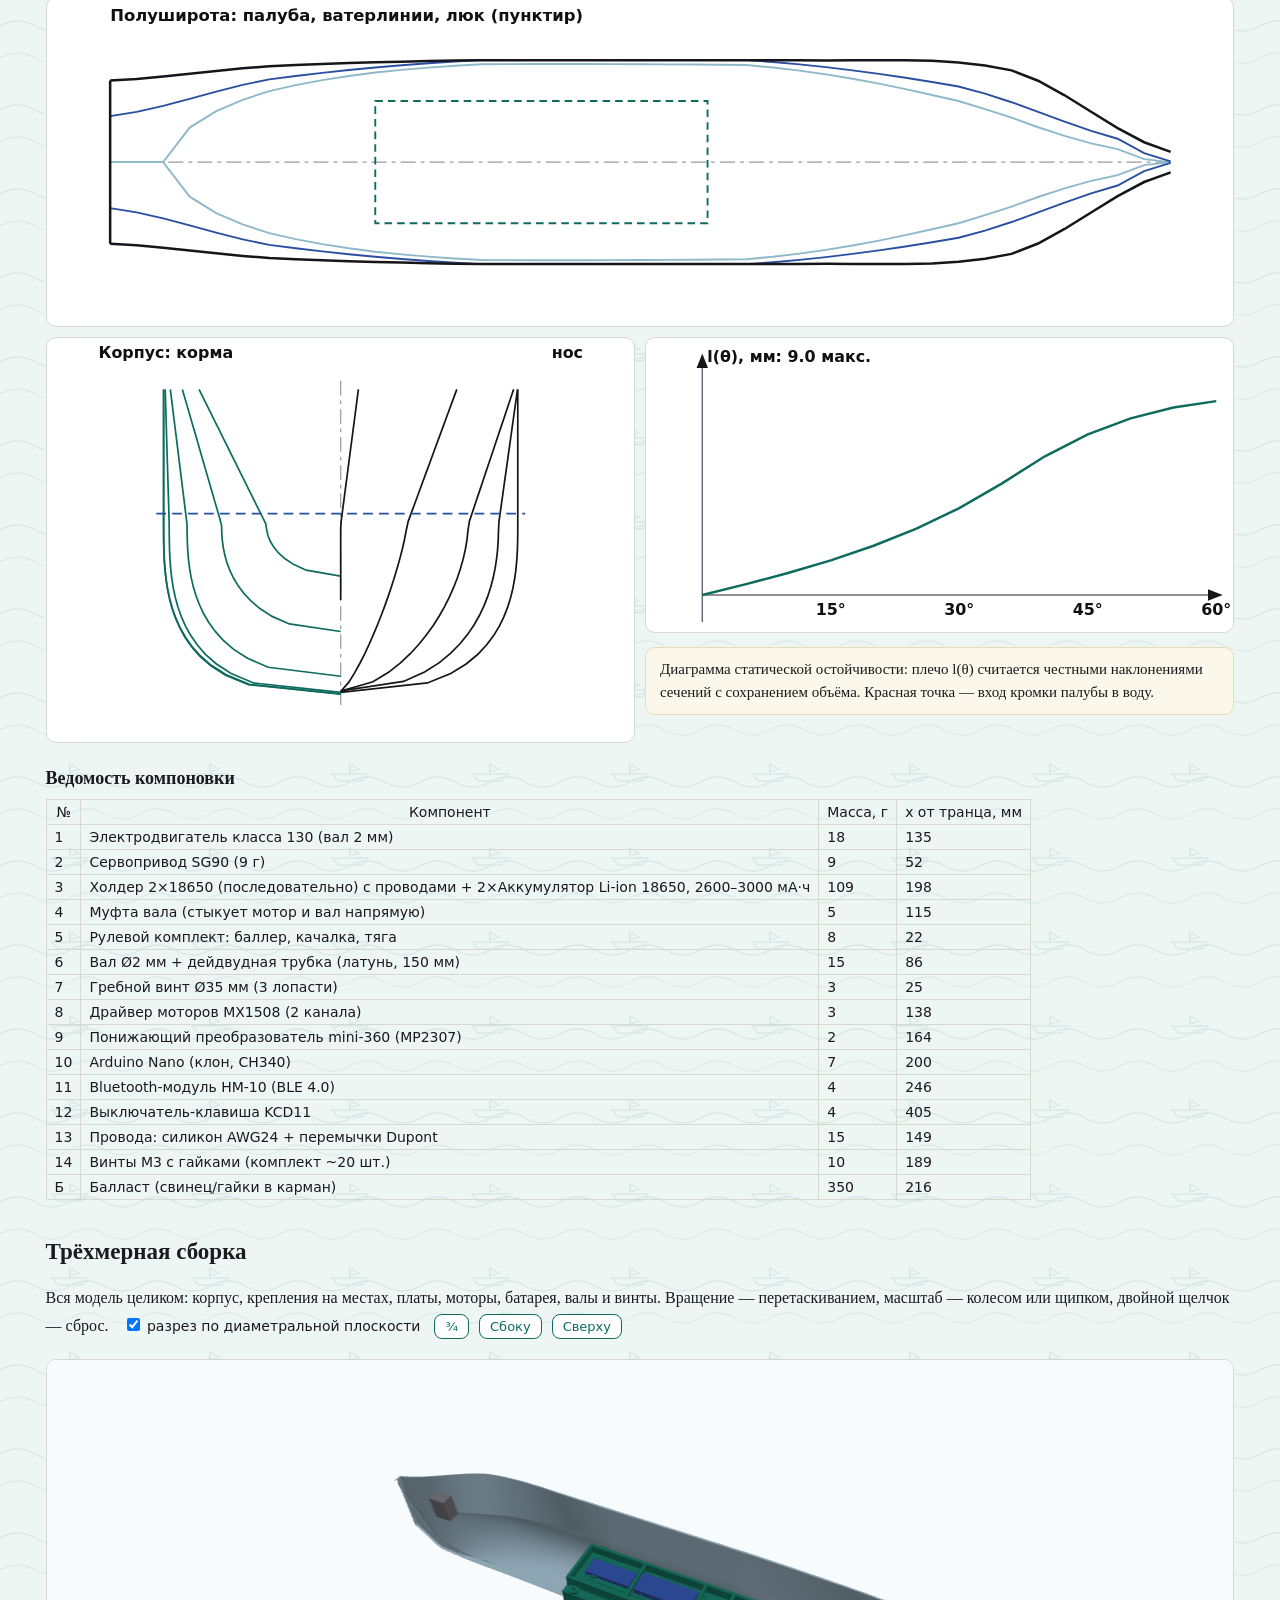
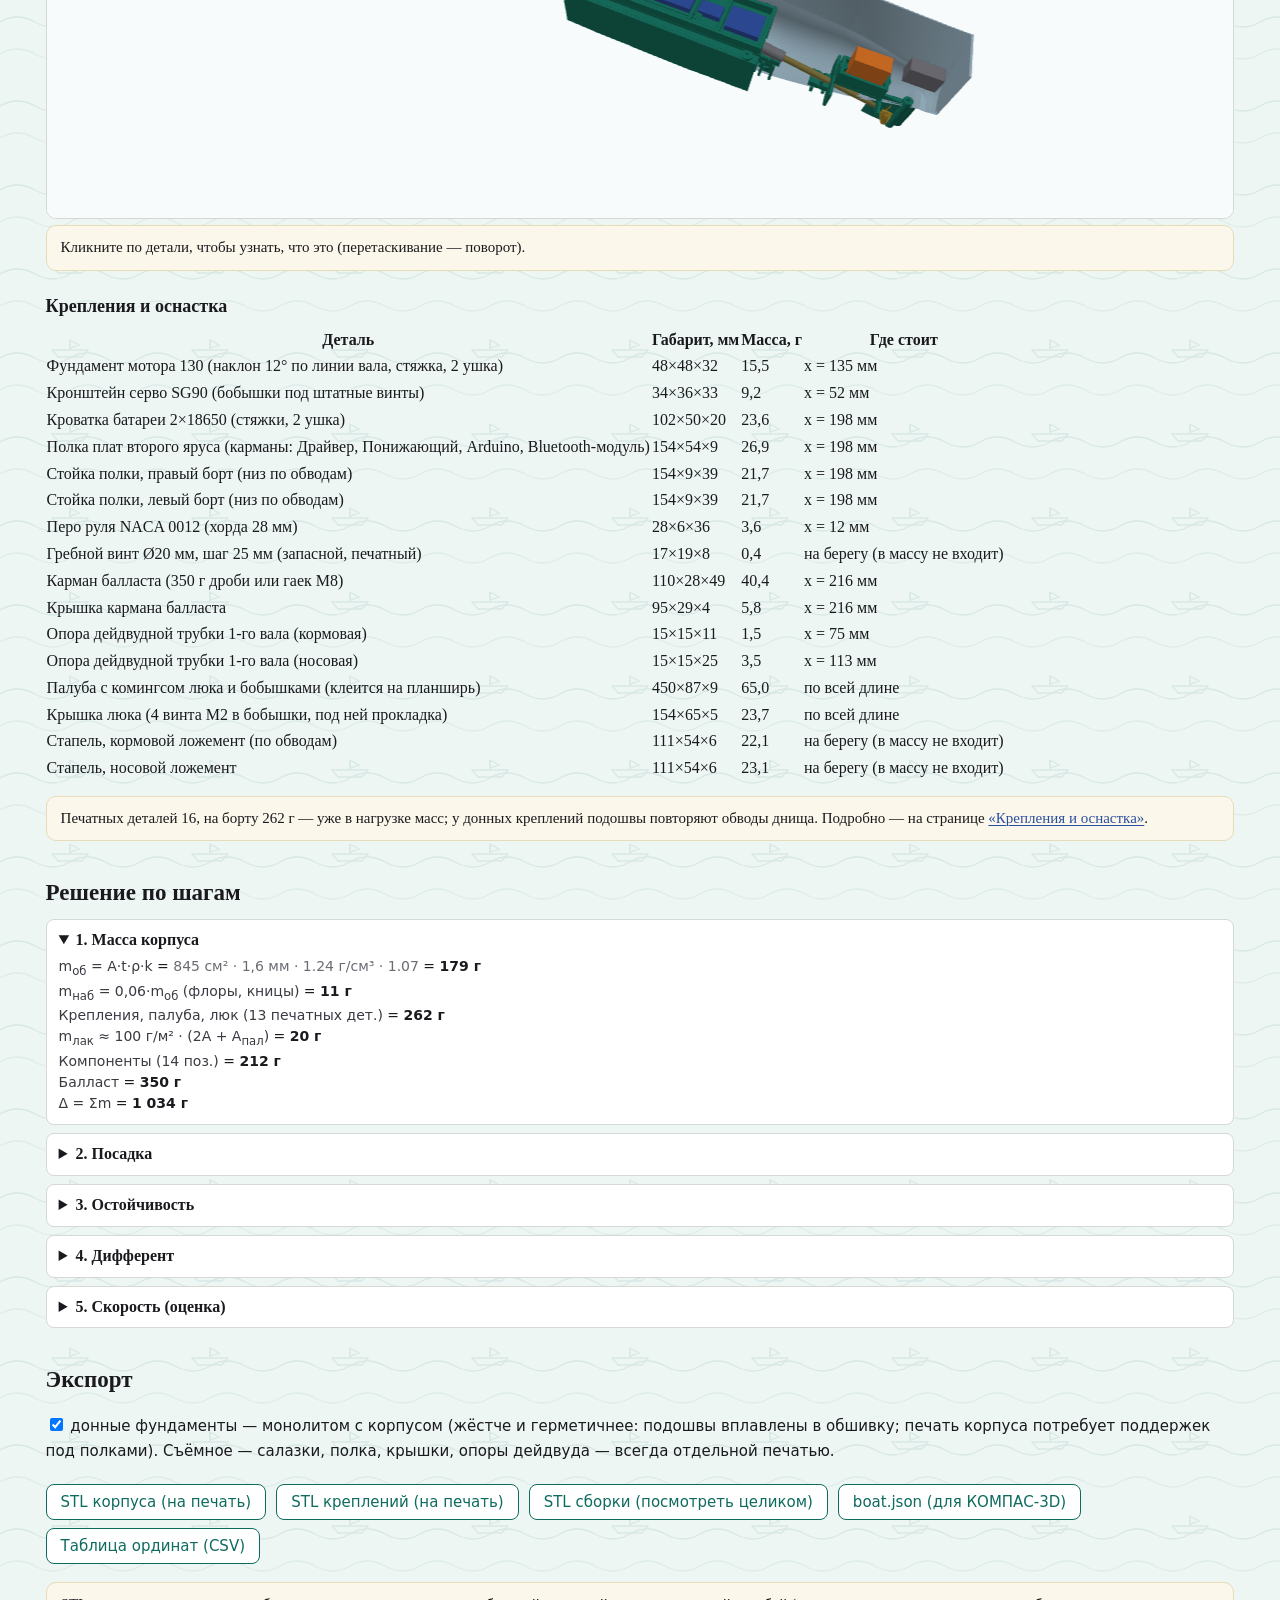
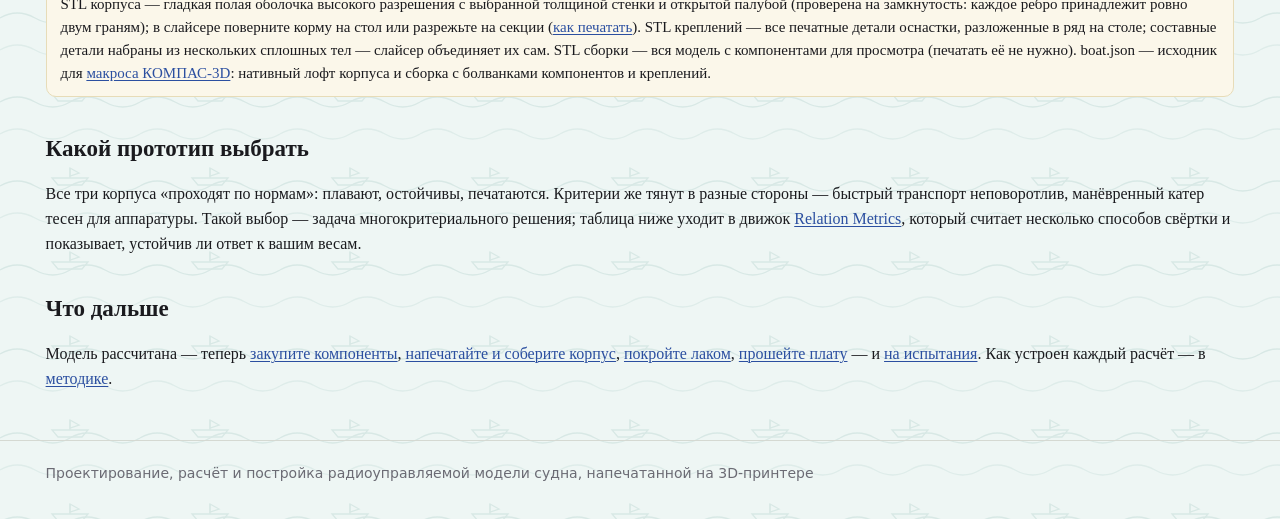
==== commit 6af1552b: "Апертура винта в дейдвуде, винты в железной проверке, усиления и монолит - Винты ВКЛЮЧЕНЫ в железную" ====
--- a/site/designer.html
+++ b/site/designer.html
@@ -98,6 +98,10 @@
   <div id="steps"></div>
 
   <h2>Экспорт</h2>
+  <p><label style="font:15px system-ui"><input type="checkbox" id="mono" checked>
+  донные фундаменты — монолитом с корпусом (жёстче и герметичнее: подошвы
+  вплавлены в обшивку; печать корпуса потребует поддержек под полками).
+  Съёмное — салазки, полка, крышки, опоры дейдвуда — всегда отдельной печатью.</label></p>
   <div class="btns">
     <button id="exp_stl">STL корпуса (на печать)</button>
     <button id="exp_fit">STL креплений (на печать)</button>
